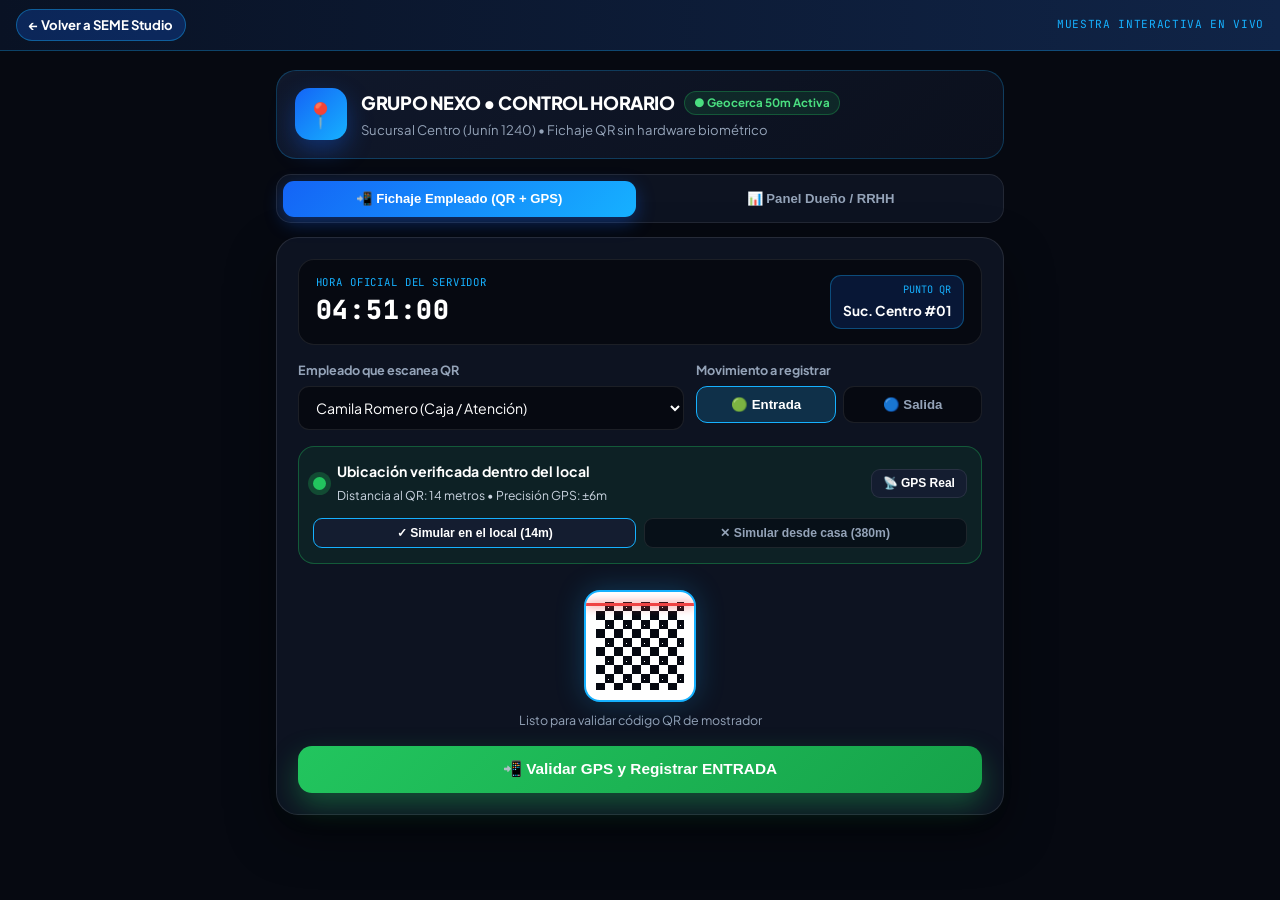
==== demos/asistencia.html @ 80b9a8bd "asistencia" ====
<!DOCTYPE html>
<html lang="es">
<head>
  <meta charset="UTF-8" />
  <meta name="viewport" content="width=device-width, initial-scale=1.0" />
  <title>Demo: Control de Asistencia por QR y GPS | SEME STUDIO</title>
  <meta name="theme-color" content="#060911" />
  <link rel="icon" type="image/jpeg" href="../assets/img/icono.jpg" />
  <link rel="preconnect" href="https://fonts.googleapis.com" />
  <link rel="preconnect" href="https://fonts.gstatic.com" crossorigin />
  <link href="https://fonts.googleapis.com/css2?family=JetBrains+Mono:wght@500;700&family=Plus+Jakarta+Sans:wght@400;500;600;700;800&display=swap" rel="stylesheet" />
  <link rel="stylesheet" href="./css/asistencia.css" />
</head>
<body>

  <!-- BARRA SUPERIOR DE MODO DEMO SEME STUDIO -->
  <div class="demo-ribbon">
    <a href="../index.html#servicios" class="back-link">← Volver a SEME Studio</a>
    <span class="demo-tag">MUESTRA INTERACTIVA EN VIVO</span>
  </div>

  <!-- CABECERA DE LA EMPRESA DE MUESTRA -->
  <header class="company-header">
    <div class="container">
      <div class="company-card">
        <div class="company-logo">📍</div>
        <div class="company-meta">
          <div class="company-top">
            <h1>GRUPO NEXO &bull; CONTROL HORARIO</h1>
            <span class="badge-gps">● Geocerca 50m Activa</span>
          </div>
          <p>Sucursal Centro (Junín 1240) &bull; Fichaje QR sin hardware biométrico</p>
        </div>
      </div>

      <!-- SELECTOR DE VISTA (EMPLEADO VS DUEÑO) -->
      <div class="role-switcher" id="roleSwitcher">
        <button type="button" class="role-btn active" data-view="empleado">
          📲 Fichaje Empleado (QR + GPS)
        </button>
        <button type="button" class="role-btn" data-view="dueno">
          📊 Panel Dueño / RRHH
        </button>
      </div>
    </div>
  </header>

  <main class="container main-wrap">

    <!-- =====================================================
         VISTA 1: TERMINAL DE FICHAJE DEL EMPLEADO
         ===================================================== -->
    <section id="employeeView" class="view-block">
      <div class="punch-card">
        <!-- RELOJ EN VIVO -->
        <div class="clock-banner">
          <div>
            <span class="mono-label">HORA OFICIAL DEL SERVIDOR</span>
            <strong class="live-clock" id="liveClock">08:02:15</strong>
          </div>
          <div class="branch-pill">
            <small>PUNTO QR</small>
            <strong>Suc. Centro #01</strong>
          </div>
        </div>

        <!-- SELECCIÓN DE EMPLEADO Y TIPO DE MARCA -->
        <div class="form-grid">
          <div class="field-box">
            <label for="employeeSelect">Empleado que escanea QR</label>
            <select id="employeeSelect">
              <option value="Camila Romero">Camila Romero (Caja / Atención)</option>
              <option value="Lucas Fernández">Lucas Fernández (Depósito)</option>
              <option value="Valentina Gómez">Valentina Gómez (Encargada)</option>
              <option value="Enzo Paredes">Enzo Paredes (Ventas)</option>
            </select>
          </div>

          <div class="field-box">
            <label>Movimiento a registrar</label>
            <div class="type-toggle" id="punchTypeToggle">
              <button type="button" class="type-btn active" data-type="ENTRADA">🟢 Entrada</button>
              <button type="button" class="type-btn" data-type="SALIDA">🔵 Salida</button>
            </div>
          </div>
        </div>

        <!-- SIMULADOR DE VALIDACIÓN GEOGRÁFICA GPS -->
        <div class="gps-box" id="gpsStatusBox">
          <div class="gps-top-row">
            <div class="gps-indicator">
              <span class="radar-dot ok" id="radarDot"></span>
              <div>
                <strong id="gpsHeadline">Ubicación verificada dentro del local</strong>
                <small id="gpsCoordsText">Distancia al QR: 14 metros &bull; Precisión GPS: ±6m</small>
              </div>
            </div>
            <button type="button" class="btn-real-gps" id="realGpsBtn" title="Probar GPS del navegador">
              📡 GPS Real
            </button>
          </div>

          <div class="geo-sim-pills" id="geoSimPills">
            <button type="button" class="geo-pill active" data-geo="inside">
              ✓ Simular en el local (14m)
            </button>
            <button type="button" class="geo-pill" data-geo="outside">
              ✕ Simular desde casa (380m)
            </button>
          </div>
        </div>

        <!-- ESCÁNER VISUAL QR + BOTÓN PRINCIPAL -->
        <div class="qr-scanner-stage" id="qrScannerStage">
          <div class="qr-frame">
            <div class="scan-laser" id="scanLaser"></div>
            <div class="qr-pattern" aria-hidden="true"></div>
          </div>
          <p class="scan-caption" id="scanCaption">Listo para validar código QR de mostrador</p>
        </div>

        <button type="button" class="btn-punch-main" id="punchSubmitBtn">
          📲 Validar GPS y Registrar ENTRADA
        </button>

        <!-- COMPROBANTE INMEDIATO DEL FICHAJE -->
        <div class="receipt-card hidden" id="punchReceipt">
          <div class="receipt-head">
            <span class="mono-label">REGISTRO GUARDADO EN LA NUBE</span>
            <span class="receipt-badge" id="receiptTimeBadge">08:02 hs</span>
          </div>
          <p id="receiptSummaryText">Camila Romero registró ENTRADA verificada a 14m del local.</p>
          <button type="button" class="btn-go-owner" id="jumpOwnerBtn">
            Ver reflejado en Panel del Dueño →
          </button>
        </div>
      </div>
    </section>

    <!-- =====================================================
         VISTA 2: PANEL DEL DUEÑO / LIQUIDACIÓN RRHH
         ===================================================== -->
    <section id="ownerView" class="view-block hidden">
      <!-- MÉTRICAS RÁPIDAS DEL DÍA -->
      <div class="kpi-row">
        <div class="kpi-tile">
          <small>PRESENTES HOY</small>
          <strong id="kpiPresent">3 / 4</strong>
          <span class="kpi-sub green">En turno activo</span>
        </div>
        <div class="kpi-tile">
          <small>PUNTUALIDAD</small>
          <strong>96%</strong>
          <span class="kpi-sub cyan">Tolerancia 10 min</span>
        </div>
        <div class="kpi-tile">
          <small>HORAS MES</small>
          <strong>418 hs</strong>
          <span class="kpi-sub">Listas para liquidar</span>
        </div>
      </div>

      <!-- REGISTRO EN VIVO DE FICHAJES -->
      <div class="panel-card">
        <div class="panel-head">
          <div>
            <span class="mono-label">AUDITORÍA EN TIEMPO REAL</span>
            <h2>Fichajes de Hoy</h2>
          </div>
          <button type="button" class="btn-export" id="exportReportBtn">
            📥 Exportar Excel / CSV
          </button>
        </div>

        <div class="logs-list" id="attendanceLogsList"></div>
      </div>

      <!-- TABLA MENSUAL PARA SUELDOS -->
      <div class="panel-card">
        <div class="panel-head">
          <div>
            <span class="mono-label">CIERRE AUTOMÁTICO DE MES</span>
            <h2>Resumen para Liquidación de Sueldos</h2>
          </div>
        </div>

        <div class="payroll-table-wrap">
          <table class="payroll-table">
            <thead>
              <tr>
                <th>Empleado</th>
                <th>Días</th>
                <th>Horas Totales</th>
                <th>Llegadas Tarde</th>
              </tr>
            </thead>
            <tbody id="payrollBody"></tbody>
          </table>
        </div>
      </div>
    </section>

  </main>

  <!-- TOAST DE NOTIFICACIÓN -->
  <div class="toast-msg" id="toastMsg">Fichaje registrado con GPS ✓</div>

  <script src="./js/asistencia.js"></script>
</body>
</html>
---- demos/css/asistencia.css ----
:root {
  --bg: #060911;
  --surface: #0D1321;
  --surface-2: #141D30;
  --primary: #1464F6;
  --cyan: #16B1FF;
  --green: #22C55E;
  --red: #EF4444;
  --amber: #F59E0B;
  --text: #FFFFFF;
  --muted: #94A3B8;
  --border: rgba(255, 255, 255, 0.09);
  --radius: 20px;
}

* {
  box-sizing: border-box;
  margin: 0;
  padding: 0;
}

body {
  font-family: 'Plus Jakarta Sans', system-ui, sans-serif;
  background: var(--bg);
  color: var(--text);
  padding-bottom: 3rem;
  line-height: 1.5;
}

.container {
  width: 100%;
  max-width: 760px;
  margin: 0 auto;
  padding: 0 1rem;
}

/* CINTA SUPERIOR SEME STUDIO */
.demo-ribbon {
  background: linear-gradient(90deg, #091224 0%, #102447 100%);
  border-bottom: 1px solid rgba(22, 177, 255, 0.3);
  padding: 0.55rem 1rem;
  display: flex;
  align-items: center;
  justify-content: space-between;
  gap: 0.75rem;
  position: sticky;
  top: 0;
  z-index: 60;
}

.back-link {
  color: #FFFFFF;
  text-decoration: none;
  font-size: 0.82rem;
  font-weight: 700;
  background: rgba(20, 100, 246, 0.25);
  border: 1px solid rgba(22, 177, 255, 0.4);
  padding: 0.32rem 0.75rem;
  border-radius: 999px;
}

.demo-tag {
  font-family: 'JetBrains Mono', monospace;
  font-size: 0.7rem;
  color: var(--cyan);
  letter-spacing: 0.06em;
}

/* CABECERA EMPRESA */
.company-header {
  padding: 1.2rem 0 0.85rem;
}

.company-card {
  background: linear-gradient(135deg, #10182B 0%, #0B101D 100%);
  border: 1px solid rgba(22, 177, 255, 0.25);
  border-radius: 20px;
  padding: 1.1rem;
  display: flex;
  align-items: center;
  gap: 0.9rem;
  margin-bottom: 0.95rem;
}

.company-logo {
  width: 52px;
  height: 52px;
  border-radius: 15px;
  background: linear-gradient(135deg, var(--primary), var(--cyan));
  display: flex;
  align-items: center;
  justify-content: center;
  font-size: 1.55rem;
  flex-shrink: 0;
  box-shadow: 0 10px 25px rgba(20, 100, 246, 0.35);
}

.company-top {
  display: flex;
  align-items: center;
  flex-wrap: wrap;
  gap: 0.55rem;
}

.company-top h1 {
  font-size: 1.14rem;
  font-weight: 800;
  letter-spacing: -0.02em;
}

.badge-gps {
  font-size: 0.72rem;
  font-weight: 700;
  color: #4ADE80;
  background: rgba(34, 197, 94, 0.12);
  border: 1px solid rgba(34, 197, 94, 0.3);
  padding: 0.16rem 0.58rem;
  border-radius: 999px;
}

.company-meta p {
  font-size: 0.82rem;
  color: var(--muted);
  margin-top: 0.2rem;
}

/* SWITCHER */
.role-switcher {
  display: grid;
  grid-template-columns: 1fr 1fr;
  gap: 0.5rem;
  background: var(--surface);
  border: 1px solid var(--border);
  padding: 0.36rem;
  border-radius: 15px;
}

.role-btn {
  background: transparent;
  border: none;
  color: var(--muted);
  font-weight: 700;
  font-size: 0.82rem;
  padding: 0.65rem 0.55rem;
  border-radius: 11px;
  cursor: pointer;
  transition: all 0.2s ease;
}

.role-btn.active {
  background: linear-gradient(135deg, var(--primary), var(--cyan));
  color: #FFFFFF;
  box-shadow: 0 6px 18px rgba(20, 100, 246, 0.35);
}

.hidden {
  display: none !important;
}

/* VISTA EMPLEADO */
.punch-card,
.panel-card {
  background: var(--surface);
  border: 1px solid rgba(255, 255, 255, 0.1);
  border-radius: 22px;
  padding: 1.3rem;
  box-shadow: 0 20px 50px rgba(0, 0, 0, 0.45);
  margin-bottom: 1.15rem;
}

.clock-banner {
  background: var(--bg);
  border: 1px solid var(--border);
  border-radius: 16px;
  padding: 0.9rem 1.05rem;
  display: flex;
  align-items: center;
  justify-content: space-between;
  gap: 0.75rem;
  margin-bottom: 1rem;
}

.mono-label {
  font-family: 'JetBrains Mono', monospace;
  font-size: 0.67rem;
  color: var(--cyan);
  letter-spacing: 0.08em;
  display: block;
}

.live-clock {
  font-family: 'JetBrains Mono', monospace;
  font-size: 1.65rem;
  font-weight: 800;
  color: #FFFFFF;
  letter-spacing: 0.03em;
}

.branch-pill {
  text-align: right;
  background: rgba(20, 100, 246, 0.16);
  border: 1px solid rgba(22, 177, 255, 0.35);
  padding: 0.42rem 0.75rem;
  border-radius: 11px;
}

.branch-pill small {
  display: block;
  font-family: 'JetBrains Mono', monospace;
  font-size: 0.64rem;
  color: var(--cyan);
}

.branch-pill strong {
  font-size: 0.85rem;
}

.form-grid {
  display: grid;
  grid-template-columns: 1.15fr 0.85fr;
  gap: 0.75rem;
  margin-bottom: 1rem;
}

@media (max-width: 560px) {
  .form-grid {
    grid-template-columns: 1fr;
  }
}

.field-box label {
  display: block;
  font-size: 0.79rem;
  font-weight: 700;
  color: var(--muted);
  margin-bottom: 0.35rem;
}

.field-box select {
  width: 100%;
  background: var(--bg);
  border: 1px solid var(--border);
  border-radius: 11px;
  padding: 0.68rem 0.8rem;
  color: #FFFFFF;
  font-family: inherit;
  font-size: 0.88rem;
}

.type-toggle {
  display: grid;
  grid-template-columns: 1fr 1fr;
  gap: 0.45rem;
}

.type-btn {
  background: var(--bg);
  border: 1px solid var(--border);
  color: var(--muted);
  padding: 0.64rem 0.5rem;
  border-radius: 11px;
  font-weight: 700;
  font-size: 0.83rem;
  cursor: pointer;
}

.type-btn.active {
  background: rgba(22, 177, 255, 0.18);
  border-color: var(--cyan);
  color: #FFFFFF;
}

/* CAJA GPS */
.gps-box {
  background: rgba(34, 197, 94, 0.08);
  border: 1px solid rgba(34, 197, 94, 0.35);
  border-radius: 16px;
  padding: 0.9rem;
  margin-bottom: 1rem;
  transition: all 0.25s ease;
}

.gps-box.out-of-range {
  background: rgba(239, 68, 68, 0.1);
  border-color: rgba(239, 68, 68, 0.45);
}

.gps-top-row {
  display: flex;
  align-items: center;
  justify-content: space-between;
  gap: 0.65rem;
  margin-bottom: 0.75rem;
}

.gps-indicator {
  display: flex;
  align-items: center;
  gap: 0.65rem;
}

.radar-dot {
  width: 13px;
  height: 13px;
  border-radius: 50%;
  flex-shrink: 0;
}

.radar-dot.ok {
  background: var(--green);
  box-shadow: 0 0 0 5px rgba(34, 197, 94, 0.25);
}

.radar-dot.bad {
  background: var(--red);
  box-shadow: 0 0 0 5px rgba(239, 68, 68, 0.25);
}

.gps-indicator strong {
  display: block;
  font-size: 0.88rem;
}

.gps-indicator small {
  font-size: 0.76rem;
  color: #CBD5E1;
}

.btn-real-gps {
  background: var(--surface-2);
  border: 1px solid var(--border);
  color: #FFFFFF;
  font-size: 0.75rem;
  font-weight: 700;
  padding: 0.4rem 0.68rem;
  border-radius: 9px;
  cursor: pointer;
  white-space: nowrap;
}

.geo-sim-pills {
  display: grid;
  grid-template-columns: 1fr 1fr;
  gap: 0.45rem;
}

.geo-pill {
  background: rgba(6, 9, 17, 0.65);
  border: 1px solid var(--border);
  color: var(--muted);
  font-size: 0.76rem;
  font-weight: 700;
  padding: 0.45rem 0.5rem;
  border-radius: 9px;
  cursor: pointer;
}

.geo-pill.active {
  background: var(--surface-2);
  border-color: var(--cyan);
  color: #FFFFFF;
}

/* ESCÁNER QR VISUAL */
.qr-scanner-stage {
  text-align: center;
  padding: 0.65rem 0 1rem;
}

.qr-frame {
  position: relative;
  width: 112px;
  height: 112px;
  margin: 0 auto 0.55rem;
  border: 2px solid var(--cyan);
  border-radius: 16px;
  padding: 10px;
  background: #FFFFFF;
  overflow: hidden;
  box-shadow: 0 0 28px rgba(22, 177, 255, 0.25);
}

.qr-pattern {
  width: 100%;
  height: 100%;
  background-image:
    linear-gradient(45deg, #060911 25%, transparent 25%),
    linear-gradient(-45deg, #060911 25%, transparent 25%),
    linear-gradient(45deg, transparent 75%, #060911 75%),
    linear-gradient(-45deg, transparent 75%, #060911 75%);
  background-size: 18px 18px;
  background-position: 0 0, 0 9px, 9px -9px, -9px 0;
}

.scan-laser {
  position: absolute;
  left: 0;
  right: 0;
  top: 10%;
  height: 3px;
  background: #EF4444;
  box-shadow: 0 0 10px #EF4444;
  animation: laserMove 2s ease-in-out infinite;
}

@keyframes laserMove {
  0%, 100% { top: 12%; }
  50% { top: 86%; }
}

.scan-caption {
  font-size: 0.78rem;
  color: var(--muted);
}

.btn-punch-main {
  width: 100%;
  background: linear-gradient(135deg, #22C55E 0%, #16A34A 100%);
  color: #FFFFFF;
  border: none;
  border-radius: 14px;
  padding: 0.92rem 1rem;
  font-weight: 800;
  font-size: 0.96rem;
  cursor: pointer;
  box-shadow: 0 12px 28px rgba(34, 197, 94, 0.35);
  transition: all 0.2s ease;
}

.btn-punch-main.blocked {
  background: #334155;
  color: #94A3B8;
  box-shadow: none;
}

/* COMPROBANTE */
.receipt-card {
  margin-top: 1rem;
  background: rgba(20, 100, 246, 0.14);
  border: 1px solid rgba(22, 177, 255, 0.45);
  border-radius: 15px;
  padding: 0.95rem;
}

.receipt-head {
  display: flex;
  align-items: center;
  justify-content: space-between;
  margin-bottom: 0.35rem;
}

.receipt-badge {
  font-family: 'JetBrains Mono', monospace;
  font-size: 0.74rem;
  font-weight: 700;
  background: var(--cyan);
  color: #050811;
  padding: 0.15rem 0.5rem;
  border-radius: 6px;
}

.receipt-card p {
  font-size: 0.85rem;
  margin-bottom: 0.65rem;
}

.btn-go-owner {
  background: var(--surface-2);
  border: 1px solid rgba(22, 177, 255, 0.4);
  color: var(--cyan);
  font-weight: 700;
  font-size: 0.8rem;
  padding: 0.45rem 0.8rem;
  border-radius: 9px;
  cursor: pointer;
}

/* PANEL DUEÑO / RRHH */
.kpi-row {
  display: grid;
  grid-template-columns: repeat(3, 1fr);
  gap: 0.65rem;
  margin-bottom: 1.1rem;
}

.kpi-tile {
  background: var(--surface);
  border: 1px solid var(--border);
  border-radius: 16px;
  padding: 0.85rem 0.75rem;
}

.kpi-tile small {
  display: block;
  font-family: 'JetBrains Mono', monospace;
  font-size: 0.63rem;
  color: var(--muted);
}

.kpi-tile strong {
  display: block;
  font-family: 'JetBrains Mono', monospace;
  font-size: 1.25rem;
  margin: 0.2rem 0;
}

.kpi-sub {
  font-size: 0.72rem;
  color: var(--muted);
}

.kpi-sub.green { color: #4ADE80; }
.kpi-sub.cyan { color: var(--cyan); }

.panel-head {
  display: flex;
  align-items: center;
  justify-content: space-between;
  gap: 0.75rem;
  margin-bottom: 0.95rem;
}

.panel-head h2 {
  font-size: 1.08rem;
  margin-top: 0.15rem;
}

.btn-export {
  background: rgba(34, 197, 94, 0.15);
  border: 1px solid rgba(34, 197, 94, 0.4);
  color: #4ADE80;
  font-weight: 700;
  font-size: 0.76rem;
  padding: 0.45rem 0.75rem;
  border-radius: 10px;
  cursor: pointer;
  white-space: nowrap;
}

.logs-list {
  display: flex;
  flex-direction: column;
  gap: 0.55rem;
}

.log-row {
  background: var(--bg);
  border: 1px solid var(--border);
  border-radius: 13px;
  padding: 0.75rem 0.9rem;
  display: flex;
  align-items: center;
  justify-content: space-between;
  gap: 0.75rem;
}

.log-row.is-fresh {
  border-color: rgba(22, 177, 255, 0.55);
  background: rgba(20, 100, 246, 0.08);
}

.log-left strong {
  display: block;
  font-size: 0.9rem;
}

.log-left span {
  font-size: 0.76rem;
  color: var(--muted);
}

.log-right {
  text-align: right;
  display: flex;
  flex-direction: column;
  align-items: flex-end;
  gap: 0.25rem;
}

.log-time {
  font-family: 'JetBrains Mono', monospace;
  font-weight: 700;
  font-size: 0.88rem;
}

.log-status {
  font-size: 0.7rem;
  font-weight: 700;
  padding: 0.14rem 0.5rem;
  border-radius: 999px;
}

.log-status.ok {
  background: rgba(34, 197, 94, 0.15);
  color: #4ADE80;
}

.log-status.late {
  background: rgba(245, 158, 11, 0.16);
  color: #FBBF24;
}

/* TABLA DE SUELDOS */
.payroll-table-wrap {
  overflow-x: auto;
}

.payroll-table {
  width: 100%;
  border-collapse: collapse;
  font-size: 0.84rem;
}

.payroll-table th {
  text-align: left;
  font-family: 'JetBrains Mono', monospace;
  font-size: 0.7rem;
  color: var(--muted);
  padding: 0.55rem 0.5rem;
  border-bottom: 1px solid var(--border);
}

.payroll-table td {
  padding: 0.68rem 0.5rem;
  border-bottom: 1px solid rgba(255, 255, 255, 0.05);
}

.payroll-table tr:last-child td {
  border-bottom: none;
}

/* TOAST */
.toast-msg {
  position: fixed;
  bottom: 20px;
  left: 50%;
  transform: translateX(-50%) translateY(90px);
  background: #10B981;
  color: #042F2E;
  font-weight: 800;
  font-size: 0.84rem;
  padding: 0.65rem 1.2rem;
  border-radius: 999px;
  box-shadow: 0 12px 30px rgba(16, 185, 129, 0.4);
  opacity: 0;
  transition: all 0.28s ease;
  z-index: 150;
}

.toast-msg.show {
  transform: translateX(-50%) translateY(0);
  opacity: 1;
}
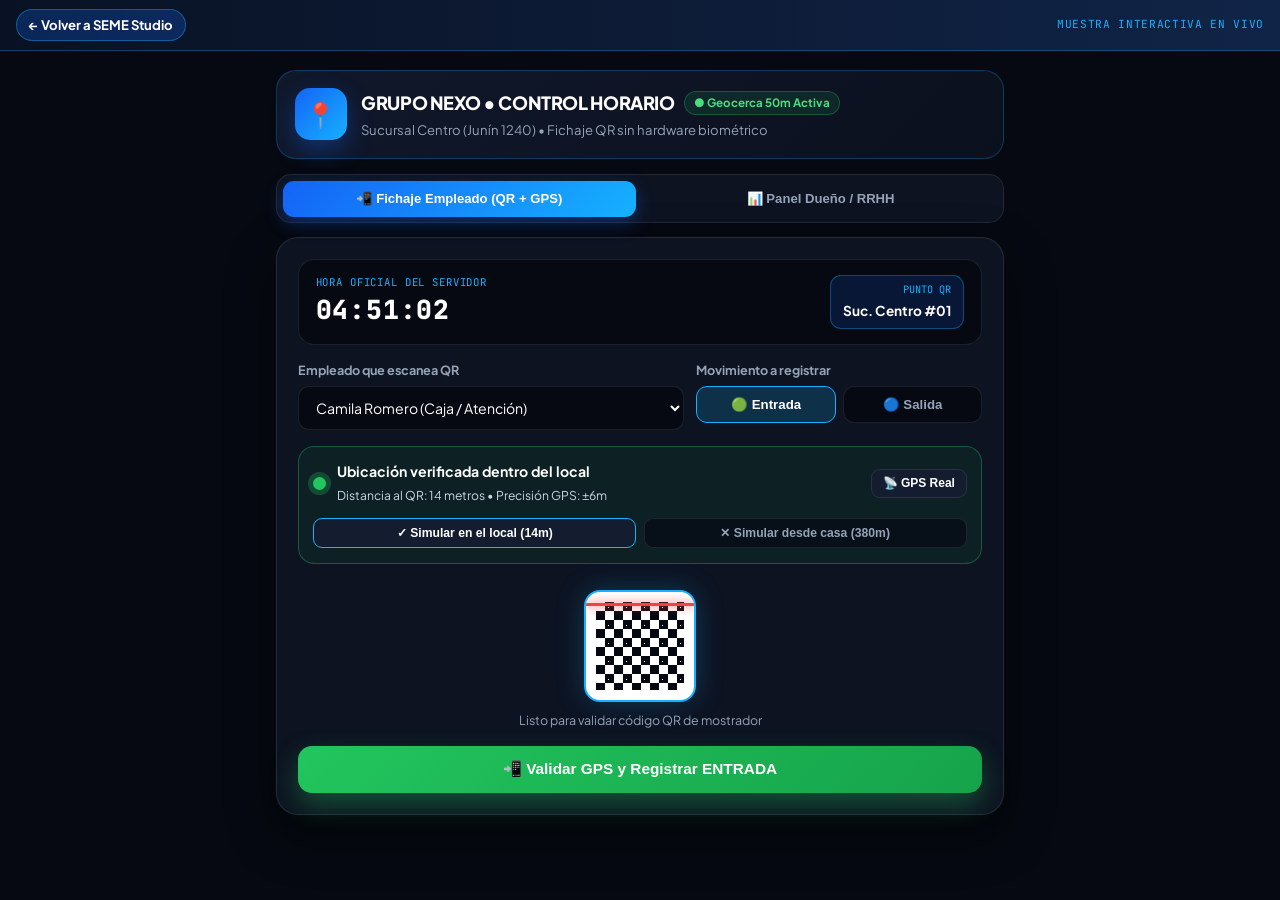
==== commit be08d0fd: "mejora de pruebas" ====
--- a/demos/asistencia.html
+++ b/demos/asistencia.html
@@ -5,7 +5,7 @@
   <meta name="viewport" content="width=device-width, initial-scale=1.0" />
   <title>Demo: Control de Asistencia por QR y GPS | SEME STUDIO</title>
   <meta name="theme-color" content="#060911" />
-  <link rel="icon" type="image/jpeg" href="../assets/img/icono.jpg" />
+  <link rel="icon" type="image/png" href="../assets/img/icono.png" />
   <link rel="preconnect" href="https://fonts.googleapis.com" />
   <link rel="preconnect" href="https://fonts.gstatic.com" crossorigin />
   <link href="https://fonts.googleapis.com/css2?family=JetBrains+Mono:wght@500;700&family=Plus+Jakarta+Sans:wght@400;500;600;700;800&display=swap" rel="stylesheet" />
--- a/demos/css/asistencia.css
+++ b/demos/css/asistencia.css
@@ -650,4 +650,14 @@
 .toast-msg.show {
   transform: translateX(-50%) translateY(0);
   opacity: 1;
-}+}
+
+/* MEJORA: cinta superior compacta en una sola línea (celulares) */
+.demo-ribbon { flex-wrap: nowrap; }
+.back-link { white-space: nowrap; flex-shrink: 0; }
+.demo-tag { white-space: nowrap; text-align: right; }
+@media (max-width: 460px) {
+  .demo-ribbon { padding: 0.5rem 0.75rem; gap: 0.5rem; }
+  .back-link { font-size: 0.76rem; padding: 0.3rem 0.65rem; }
+  .demo-tag { font-size: 0.6rem; letter-spacing: 0.02em; }
+}
